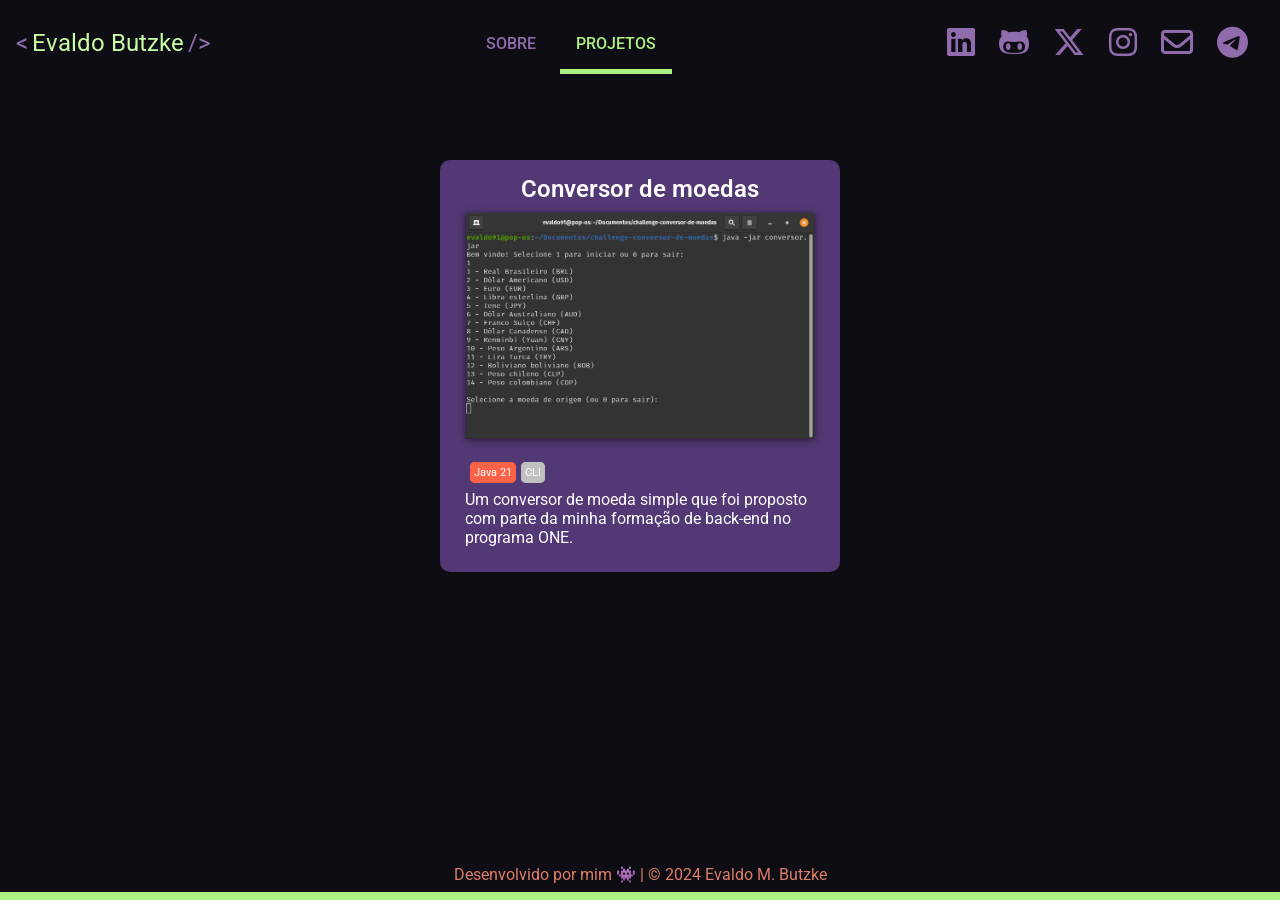
==== projetos.html @ 53e2937c "page" ====
<!DOCTYPE html>
<html lang="pt-br">
<head>
    <meta charset="UTF-8">
    <meta name="viewport" content="width=device-width, initial-scale=1.0">
    <title>Evaldo Butzke | Developer</title>
    <link rel="stylesheet" href="https://cdnjs.cloudflare.com/ajax/libs/font-awesome/6.5.2/css/all.min.css">
    <link rel="stylesheet" href="./src/styles/reset.css">
    <link rel="stylesheet" href="./src/styles/style.css">
    <link rel="stylesheet" href="./src/styles/galeria.css">
    <link rel="stylesheet" href="./src/styles/responsive.css">
    <link rel="shortcut icon" href="./src/img/alien-monster_1f47e.png" type="image/x-icon">
</head>
<body>
    <header class="header">
        <a class="header_logo" href="index.html">
            <b class="header_logo_b"><</b> 
            <b class="header_logo_b_a">Evaldo Butzke</b>
            <b class="header_logo_b">/></b>
        </a>
        <nav>
            <ul class="header_menu">
                <a title="SOBRE" href="index.html"><li class="header_menu_itens ">SOBRE</li></a>
                <a title="PROJETOS" href="projetos.html"><li class="header_menu_itens selecionado">PROJETOS</li></a>
            </ul>
        </nav>
        <ul class="header_social">
            <li class="header_social_itens"><a title="linkedin" href="https://www.linkedin.com/in/evaldo-butzke/"><i class="fa-brands fa-linkedin"></i></a></li>
            <li class="header_social_itens"><a title="github" href="https://github.com/evaldo91"><i class="fa-brands fa-github-alt"></i></a></li>
            <li class="header_social_itens"><a title="x_twitter" href="https://twitter.com/eusouevaldo_" target="_blank" ><i class="fa-brands fa-x-twitter"></i></a></li>
            <li class="header_social_itens"><a title="instagram" href="https://www.instagram.com/eusouevaldo_/" target="_blank"><i class="fa-brands fa-instagram"></i></a></li>
            <li class="header_social_itens"><a title="email" href="mailto:butzkeevaldo@gmail.com" target="_blank"><i class="fa-regular fa-envelope"></i></a></li>
            <li class="header_social_itens"><a title="telegram" href="https://t.me/evaldo91" target="_blank"><i class="fa-brands fa-telegram"></i></a></li>
        </ul>
    </header>
    <main class="main">   
        <div class="main_galeria">
            <a target="_blank" href="https://github.com/evaldo91/challenge-conversor-de-moedas" >
                <div class="main_galeria_itens"> 
                    <h2 class="main_galeria_itens_h2">Conversor de moedas</h2>
                <img class="main_galeria_itens_img" src="./src/img/conversor.png" alt="imagem do conversor java em cli">
                 <div class="main_galeria_itens_descricao">
                    <p class="main_galeria_itens_descricao_p"> <span class="tag_java">Java 21</span><span class="tag_cli">CLI</span> </p> 
                    <p class="main_galeria_itens_descricao_p">Um conversor de moeda simple que foi proposto com parte da minha formação de back-end no programa ONE. </p>
                    </div>
                </div>
            </a>




        </div>

           
           

            
    </main>
    <footer class="footer">Desenvolvido por mim 👾 | © 2024 Evaldo M. Butzke</footer>
</body>
</html>
---- src/styles/style.css ----
@import url('https://fonts.googleapis.com/css2?family=Montserrat:ital,wght@0,100..900;1,100..900&family=Roboto:ital,wght@0,100;0,300;0,400;0,500;0,700;0,900;1,100;1,300;1,400;1,500;1,700;1,900&display=swap');
:root {
    --verde-claro: #c7fba5; 
    --verde-amarelado: #adf182; 
    --roxo: #916cad; 
    --roxo-escuro: #523874; 
    --coral: #dc7d68; 
  }
  body {
    height: 100vh;
    font-family: Roboto;
    background: #0e0d14;
    color: white;
    display: flex;
    flex-direction: column; 
  }

.header{
    width: 100%;
    padding: 16px;
    box-sizing: border-box;
    justify-content: space-between;
    align-items: center;
    flex-wrap: wrap;
    display: flex;
    gap: 30px;
}

.header_logo_b_a{

    text-decoration: none;
    font-size: 1.5rem;
    color:var(--verde-claro);
    font-weight: 400;
    white-space: nowrap;
    
}
.header_logo_b{
    color: var(--roxo);
    font-size: 1.5rem;
    font-weight: 400;
}

.header_logo:hover{
    .header_logo_b_a{color: var(--roxo);}
    .header_logo_b{color: var(--verde-claro)}

}


.header_menu{
    font-size: 1rem;
    font-weight: 500;
    text-transform: uppercase;
    margin: 0;
    padding: 8px;
}
.header_menu_itens{
    color: var(--roxo);
    display: inline;
    margin: 0 2px;
    padding: 16px;
}
.header_menu_itens:hover{
    color: var(--verde-amarelado);
    background-color: var(--roxo-escuro);
    border-bottom: 5px solid var(--verde-amarelado);
}
.selecionado{
    color: var(--verde-amarelado);
    border-bottom: 5px solid var(--verde-amarelado);
}
.header_social{
    color: var(--roxo);
    text-transform: uppercase;
    margin: 0;
    padding: 8px;
    font-size: 2rem;
}
.header_social_itens{
    display: inline;
    margin: 0;
    padding: 8px;
   
}
.header_social_itens:hover{
    color: var(--verde-amarelado);

}

main {
    flex: 1; 
    position: relative;
    padding-bottom: 100px;
}



.footer {
    flex-shrink: 0; 
    width: 100%;
    font-size: 1rem;
    font-weight: 400;
    text-align: center;
    color: var(--coral);
    padding: 8px;
    border-bottom: 8px solid var(--verde-amarelado); 
  }
---- src/styles/galeria.css ----
.main_galeria{
    box-sizing: border-box;
    display: flex;
    flex-wrap: wrap;
    justify-content: center;
    margin: auto;
    padding: 5%;
    gap: 10px;
    

}
.main_galeria_itens{
    background-color: var(--roxo-escuro);
    width: 400px;
    border-radius: 10px;
    box-sizing: border-box;
    display: flex;
    flex-direction: column;
    justify-content: space-between;
    border: 5px solid var(--roxo-escuro);
    margin: 10px;
    padding: 10px;
    

}
.main_galeria_itens:hover{
    border: 5px solid var(--verde-claro);
}
.main_galeria_itens_h2{
text-align: center;
font-weight: 600;
font-size: 1.5rem;
}

.tag_java{
    border: 2px solid tomato;
    font-size: 0.7rem;
    border-radius: 5px;
    padding: 2px;
    margin: 5px;
    background-color: tomato;

}
.tag_cli{
    border: 2px solid silver;
    font-size: 0.7rem;
    border-radius: 5px;
    padding: 2px;
    background-color: silver;
}
.main_galeria_itens_descricao_p{
    margin: 10px;
}
---- src/styles/responsive.css ----
@media only screen and (max-width: 768px){

        .header_logo{
            width: 100%;
            text-align: center;
        }
        .header_menu{
            
           
        }
        .header_social{
            
            
        }
  
  }
  @media only screen and (max-width: 515px){
    
    .header {
        justify-content: center;
        row-gap: 20px;
        flex-direction: column;
      }
      .header_logo_b_a{
        font-size: 2.5rem;
      }
      .header_logo_b{
        font-size: 2.5rem;
    }
    .main_perfil{
      width: 100%;
    }
      .main_perfil_sobre{
        width: 100%;
        margin: 10% 5%;
      }
      .main_galeria_itens{
        width: 100%;
        margin: auto;

      }
      .main_perfil_img{
        order: 1;
      }
      .main_perfil_sobre{
        order: 2;
      }


  }
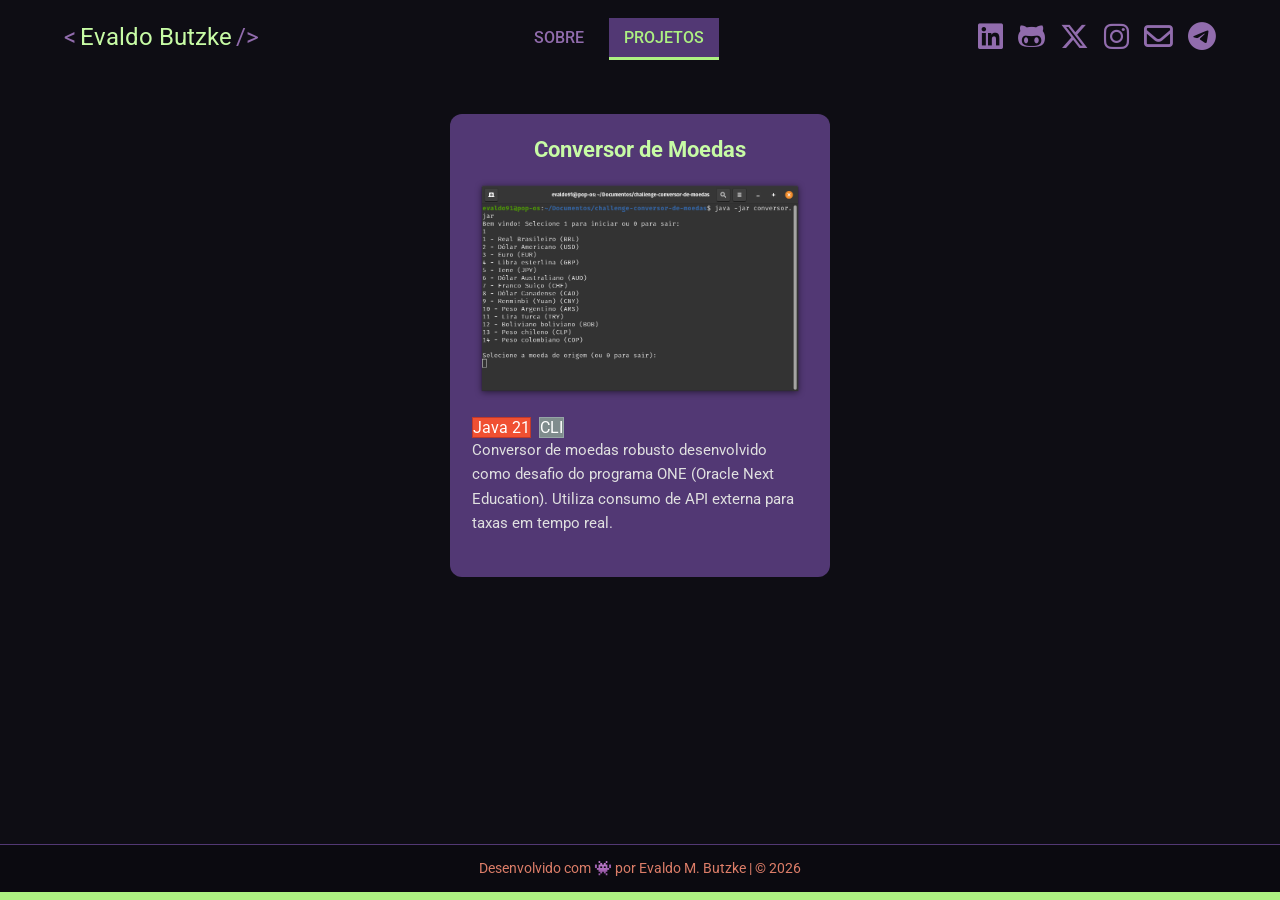
==== commit 09c38e63: "s" ====
--- a/projetos.html
+++ b/projetos.html
@@ -3,59 +3,69 @@
 <head>
     <meta charset="UTF-8">
     <meta name="viewport" content="width=device-width, initial-scale=1.0">
-    <title>Evaldo Butzke | Developer</title>
+    <title>Projetos | Evaldo Butzke</title>
+    
     <link rel="stylesheet" href="https://cdnjs.cloudflare.com/ajax/libs/font-awesome/6.5.2/css/all.min.css">
     <link rel="stylesheet" href="./src/styles/reset.css">
     <link rel="stylesheet" href="./src/styles/style.css">
     <link rel="stylesheet" href="./src/styles/galeria.css">
     <link rel="stylesheet" href="./src/styles/responsive.css">
+    
     <link rel="shortcut icon" href="./src/img/alien-monster_1f47e.png" type="image/x-icon">
 </head>
 <body>
     <header class="header">
-        <a class="header_logo" href="index.html">
-            <b class="header_logo_b"><</b> 
-            <b class="header_logo_b_a">Evaldo Butzke</b>
-            <b class="header_logo_b">/></b>
+        <a class="header_logo" href="index.html" aria-label="Home">
+            <span class="header_logo_b">&lt;</span> 
+            <span class="header_logo_b_a">Evaldo Butzke</span>
+            <span class="header_logo_b">/&gt;</span>
         </a>
+
         <nav>
             <ul class="header_menu">
-                <a title="SOBRE" href="index.html"><li class="header_menu_itens ">SOBRE</li></a>
-                <a title="PROJETOS" href="projetos.html"><li class="header_menu_itens selecionado">PROJETOS</li></a>
+                <li><a title="SOBRE" href="index.html" class="header_menu_itens">SOBRE</a></li>
+                <li><a title="PROJETOS" href="projetos.html" class="header_menu_itens selecionado">PROJETOS</a></li>
             </ul>
         </nav>
+
         <ul class="header_social">
-            <li class="header_social_itens"><a title="linkedin" href="https://www.linkedin.com/in/evaldo-butzke/"><i class="fa-brands fa-linkedin"></i></a></li>
-            <li class="header_social_itens"><a title="github" href="https://github.com/evaldo91"><i class="fa-brands fa-github-alt"></i></a></li>
-            <li class="header_social_itens"><a title="x_twitter" href="https://twitter.com/eusouevaldo_" target="_blank" ><i class="fa-brands fa-x-twitter"></i></a></li>
-            <li class="header_social_itens"><a title="instagram" href="https://www.instagram.com/eusouevaldo_/" target="_blank"><i class="fa-brands fa-instagram"></i></a></li>
-            <li class="header_social_itens"><a title="email" href="mailto:butzkeevaldo@gmail.com" target="_blank"><i class="fa-regular fa-envelope"></i></a></li>
-            <li class="header_social_itens"><a title="telegram" href="https://t.me/evaldo91" target="_blank"><i class="fa-brands fa-telegram"></i></a></li>
+            <li class="header_social_itens"><a title="LinkedIn" href="https://www.linkedin.com/in/evaldo-butzke/" target="_blank" rel="noopener noreferrer"><i class="fa-brands fa-linkedin"></i></a></li>
+            <li class="header_social_itens"><a title="GitHub" href="https://github.com/evaldo91" target="_blank" rel="noopener noreferrer"><i class="fa-brands fa-github-alt"></i></a></li>
+            <li class="header_social_itens"><a title="X (Twitter)" href="https://twitter.com/eusouevaldo_" target="_blank" rel="noopener noreferrer"><i class="fa-brands fa-x-twitter"></i></a></li>
+            <li class="header_social_itens"><a title="Instagram" href="https://www.instagram.com/eusouevaldo_/" target="_blank" rel="noopener noreferrer"><i class="fa-brands fa-instagram"></i></a></li>
+            <li class="header_social_itens"><a title="E-mail" href="mailto:butzkeevaldo@gmail.com"><i class="fa-regular fa-envelope"></i></a></li>
+            <li class="header_social_itens"><a title="Telegram" href="https://t.me/evaldo91" target="_blank" rel="noopener noreferrer"><i class="fa-brands fa-telegram"></i></a></li>
         </ul>
     </header>
-    <main class="main">   
-        <div class="main_galeria">
-            <a target="_blank" href="https://github.com/evaldo91/challenge-conversor-de-moedas" >
-                <div class="main_galeria_itens"> 
-                    <h2 class="main_galeria_itens_h2">Conversor de moedas</h2>
-                <img class="main_galeria_itens_img" src="./src/img/conversor.png" alt="imagem do conversor java em cli">
-                 <div class="main_galeria_itens_descricao">
-                    <p class="main_galeria_itens_descricao_p"> <span class="tag_java">Java 21</span><span class="tag_cli">CLI</span> </p> 
-                    <p class="main_galeria_itens_descricao_p">Um conversor de moeda simple que foi proposto com parte da minha formação de back-end no programa ONE. </p>
+
+    <main class="main">    
+        <section class="main_galeria">
+            <article class="main_galeria_itens"> 
+                <a href="https://github.com/evaldo91/challenge-conversor-de-moedas" target="_blank" rel="noopener noreferrer" class="link_projeto">
+                    <h2 class="main_galeria_itens_h2">Conversor de Moedas</h2>
+                    
+                    <figure class="container_img_projeto">
+                        <img class="main_galeria_itens_img" src="./src/img/conversor.png" alt="Interface CLI do conversor de moedas em Java">
+                    </figure>
+
+                    <div class="main_galeria_itens_descricao">
+                        <div class="container_tags">
+                            <span class="tag_java">Java 21</span>
+                            <span class="tag_cli">CLI</span>
+                        </div>
+                        <p class="main_galeria_itens_descricao_p">
+                            Conversor de moedas robusto desenvolvido como desafio do programa ONE (Oracle Next Education). 
+                            Utiliza consumo de API externa para taxas em tempo real.
+                        </p>
                     </div>
-                </div>
-            </a>
+                </a>
+            </article>
 
+            </section>
+    </main>
 
-
-
-        </div>
-
-           
-           
-
-            
-    </main>
-    <footer class="footer">Desenvolvido por mim 👾 | © 2024 Evaldo M. Butzke</footer>
+    <footer class="footer">
+        <p>Desenvolvido com 👾 por Evaldo M. Butzke | &copy; 2026</p>
+    </footer>
 </body>
 </html>
--- a/src/styles/style.css
+++ b/src/styles/style.css
@@ -1,109 +1,123 @@
-@import url('https://fonts.googleapis.com/css2?family=Montserrat:ital,wght@0,100..900;1,100..900&family=Roboto:ital,wght@0,100;0,300;0,400;0,500;0,700;0,900;1,100;1,300;1,400;1,500;1,700;1,900&display=swap');
+@import url('https://fonts.googleapis.com/css2?family=Montserrat:wght@100..900&family=Roboto:wght@100..900&display=swap');
+
 :root {
     --verde-claro: #c7fba5; 
     --verde-amarelado: #adf182; 
     --roxo: #916cad; 
     --roxo-escuro: #523874; 
     --coral: #dc7d68; 
-  }
-  body {
-    height: 100vh;
-    font-family: Roboto;
-    background: #0e0d14;
+    --bg-dark: #0e0d14;
+    --transition-fast: 0.3s ease;
+}
+
+body {
+    min-height: 100vh; /* Mudado para min-height para evitar corte de conteúdo */
+    font-family: 'Roboto', sans-serif;
+    background: var(--bg-dark);
     color: white;
     display: flex;
-    flex-direction: column; 
-  }
+    flex-direction: column;
+    margin: 0;
+}
 
-.header{
+/* Header */
+.header {
     width: 100%;
-    padding: 16px;
+    padding: 20px 5%;
     box-sizing: border-box;
+    display: flex;
     justify-content: space-between;
     align-items: center;
     flex-wrap: wrap;
-    display: flex;
-    gap: 30px;
+    gap: 20px;
 }
 
-.header_logo_b_a{
+.header_logo {
+    text-decoration: none;
+    transition: var(--transition-fast);
+}
 
-    text-decoration: none;
+.header_logo_b_a {
     font-size: 1.5rem;
-    color:var(--verde-claro);
+    color: var(--verde-claro);
     font-weight: 400;
     white-space: nowrap;
-    
+    transition: color var(--transition-fast);
 }
-.header_logo_b{
+
+.header_logo_b {
     color: var(--roxo);
     font-size: 1.5rem;
     font-weight: 400;
+    transition: color var(--transition-fast);
 }
 
-.header_logo:hover{
-    .header_logo_b_a{color: var(--roxo);}
-    .header_logo_b{color: var(--verde-claro)}
+/* Hover do Logo invertendo cores */
+.header_logo:hover .header_logo_b_a { color: var(--roxo); }
+.header_logo:hover .header_logo_b { color: var(--verde-claro); }
 
+/* Menu de Navegação */
+.header_menu {
+    list-style: none;
+    margin: 0;
+    padding: 0;
+    display: flex;
+    gap: 10px;
 }
 
-
-.header_menu{
-    font-size: 1rem;
+.header_menu_itens {
+    color: var(--roxo);
+    text-decoration: none;
     font-weight: 500;
     text-transform: uppercase;
-    margin: 0;
-    padding: 8px;
+    padding: 10px 15px;
+    border-bottom: 3px solid transparent;
+    transition: all var(--transition-fast);
 }
-.header_menu_itens{
-    color: var(--roxo);
-    display: inline;
-    margin: 0 2px;
-    padding: 16px;
-}
-.header_menu_itens:hover{
+
+.header_menu_itens:hover, 
+.selecionado {
     color: var(--verde-amarelado);
     background-color: var(--roxo-escuro);
-    border-bottom: 5px solid var(--verde-amarelado);
-}
-.selecionado{
-    color: var(--verde-amarelado);
-    border-bottom: 5px solid var(--verde-amarelado);
-}
-.header_social{
-    color: var(--roxo);
-    text-transform: uppercase;
-    margin: 0;
-    padding: 8px;
-    font-size: 2rem;
-}
-.header_social_itens{
-    display: inline;
-    margin: 0;
-    padding: 8px;
-   
-}
-.header_social_itens:hover{
-    color: var(--verde-amarelado);
-
+    border-bottom: 3px solid var(--verde-amarelado);
 }
 
+/* Redes Sociais */
+.header_social {
+    list-style: none;
+    display: flex;
+    gap: 15px;
+    margin: 0;
+    padding: 0;
+}
+
+.header_social_itens a {
+    color: var(--roxo);
+    font-size: 1.8rem;
+    transition: color var(--transition-fast), transform var(--transition-fast);
+    display: inline-block;
+}
+
+.header_social_itens a:hover {
+    color: var(--verde-amarelado);
+    transform: scale(1.1);
+}
+
+/* Conteúdo Principal */
 main {
     flex: 1; 
-    position: relative;
-    padding-bottom: 100px;
+    padding-bottom: 50px; /* Reduzido para um respiro melhor */
 }
 
-
-
+/* Footer */
 .footer {
     flex-shrink: 0; 
     width: 100%;
-    font-size: 1rem;
-    font-weight: 400;
+    font-size: 0.9rem;
     text-align: center;
     color: var(--coral);
-    padding: 8px;
+    padding: 15px 0;
+    background-color: rgba(0, 0, 0, 0.2); /* Sutil fundo para destacar do main */
+    border-top: 1px solid var(--roxo-escuro);
     border-bottom: 8px solid var(--verde-amarelado); 
-  }
-
+}
--- a/src/styles/galeria.css
+++ b/src/styles/galeria.css
@@ -1,53 +1,85 @@
-.main_galeria{
-    box-sizing: border-box;
+/* Container Principal */
+.main_galeria {
     display: flex;
     flex-wrap: wrap;
     justify-content: center;
-    margin: auto;
-    padding: 5%;
-    gap: 10px;
-    
+    gap: 20px; /* Aumentado para melhor respiro */
+    padding: 40px 5%;
+    max-width: 1200px;
+    margin: 0 auto;
+}
 
-}
-.main_galeria_itens{
+/* Card do Projeto */
+.main_galeria_itens {
     background-color: var(--roxo-escuro);
-    width: 400px;
-    border-radius: 10px;
-    box-sizing: border-box;
+    width: 100%;
+    max-width: 380px; /* Ligeiramente menor para caber melhor em telas médias */
+    min-height: 450px; /* Garante altura uniforme */
+    border-radius: 12px;
     display: flex;
     flex-direction: column;
     justify-content: space-between;
-    border: 5px solid var(--roxo-escuro);
-    margin: 10px;
-    padding: 10px;
-    
-
-}
-.main_galeria_itens:hover{
-    border: 5px solid var(--verde-claro);
-}
-.main_galeria_itens_h2{
-text-align: center;
-font-weight: 600;
-font-size: 1.5rem;
+    border: 2px solid transparent; /* Border transparente para evitar "pulo" no hover */
+    padding: 20px;
+    transition: transform 0.3s ease, border-color 0.3s ease, box-shadow 0.3s ease;
+    box-sizing: border-box;
 }
 
-.tag_java{
-    border: 2px solid tomato;
-    font-size: 0.7rem;
-    border-radius: 5px;
-    padding: 2px;
-    margin: 5px;
-    background-color: tomato;
+/* Efeito de Hover Elevado */
+.main_galeria_itens:hover {
+    transform: translateY(-8px); /* Card sobe levemente */
+    border-color: var(--verde-claro);
+    box-shadow: 0 10px 20px rgba(0, 0, 0, 0.3);
+}
 
+/* Título do Projeto */
+.main_galeria_itens_h2 {
+    text-align: center;
+    font-weight: 700;
+    font-size: 1.4rem;
+    color: var(--verde-claro); /* Ou a cor de destaque do seu tema */
+    margin-bottom: 15px;
 }
-.tag_cli{
-    border: 2px solid silver;
-    font-size: 0.7rem;
-    border-radius: 5px;
-    padding: 2px;
-    background-color: silver;
+
+/* Descrição */
+.main_galeria_itens_descricao_p {
+    font-size: 0.95rem;
+    line-height: 1.6;
+    color: #e0e0e0;
+    margin-bottom: 20px;
+    flex-grow: 1; /* Faz o texto ocupar o espaço disponível */
 }
-.main_galeria_itens_descricao_p{
-    margin: 10px;
-}+
+/* Sistema de Tags (Badges) */
+.container_tags {
+    display: flex;
+    flex-wrap: wrap;
+    gap: 8px;
+    margin-top: auto;
+    padding-top: 15px;
+}
+
+.tag {
+    font-size: 0.75rem;
+    font-weight: bold;
+    text-transform: uppercase;
+    border-radius: 4px;
+    padding: 4px 10px;
+    color: #fff;
+}
+
+.tag_java {
+    background-color: #f05032; /* Tom de tomato mais vibrante */
+    border: 1px solid #c0392b;
+}
+
+.tag_cli {
+    background-color: #7f8c8d; /* Cinza metálico */
+    border: 1px solid #95a5a6;
+}
+
+/* Adicionei para Spring para combinar com seu perfil */
+.tag_spring {
+    background-color: #6db33f;
+    border: 1px solid #5a9632;
+}
--- a/src/styles/responsive.css
+++ b/src/styles/responsive.css
@@ -1,52 +1,71 @@
+/* Tablet e dispositivos médios */
+@media only screen and (max-width: 768px) {
+    .header {
+        flex-direction: column;
+        gap: 15px;
+        padding: 20px 0;
+    }
 
-  @media only screen and (max-width: 768px){
+    .header_logo {
+        width: 100%;
+        text-align: center;
+    }
 
-        .header_logo{
-            width: 100%;
-            text-align: center;
-        }
-        .header_menu{
-            
-           
-        }
-        .header_social{
-            
-            
-        }
-  
-  }
-  @media only screen and (max-width: 515px){
-    
-    .header {
+    .header_menu {
         justify-content: center;
-        row-gap: 20px;
-        flex-direction: column;
-      }
-      .header_logo_b_a{
-        font-size: 2.5rem;
-      }
-      .header_logo_b{
-        font-size: 2.5rem;
+        width: 100%;
+        padding: 0;
     }
-    .main_perfil{
-      width: 100%;
+
+    .header_social {
+        justify-content: center;
+        width: 100%;
     }
-      .main_perfil_sobre{
+
+    .main_perfil {
+        width: 95%;
+        padding: 5% 2%;
+        gap: 20px;
+    }
+}
+
+/* Celulares pequenos */
+@media only screen and (max-width: 515px) {
+    .header_logo_b_a, 
+    .header_logo_b {
+        font-size: 1.8rem; /* Ajustado de 2.5rem para não quebrar a linha em telas pequenas */
+    }
+
+    .main_perfil {
         width: 100%;
-        margin: 10% 5%;
-      }
-      .main_galeria_itens{
-        width: 100%;
-        margin: auto;
+        flex-direction: column; /* Garante o empilhamento vertical */
+    }
 
-      }
-      .main_perfil_img{
-        order: 1;
-      }
-      .main_perfil_sobre{
-        order: 2;
-      }
+    .main_perfil_img {
+        order: 1; /* Foto primeiro */
+        width: 200px; /* Tamanho fixo menor para mobile */
+        margin: 0 auto;
+    }
 
+    .main_perfil_sobre {
+        order: 2; /* Texto depois */
+        width: 90%;
+        margin: 20px auto;
+        text-align: center; /* Centraliza o texto para melhor estética mobile */
+    }
 
-  }
-  
+    .main_perfil_sobre_h1 {
+        font-size: 1.6rem;
+    }
+
+    .main_galeria_itens {
+        width: 95%; /* Quase a largura total da tela */
+        max-width: none;
+        margin: 10px auto;
+    }
+
+    .footer {
+        font-size: 0.8rem;
+        padding: 20px;
+    }
+}
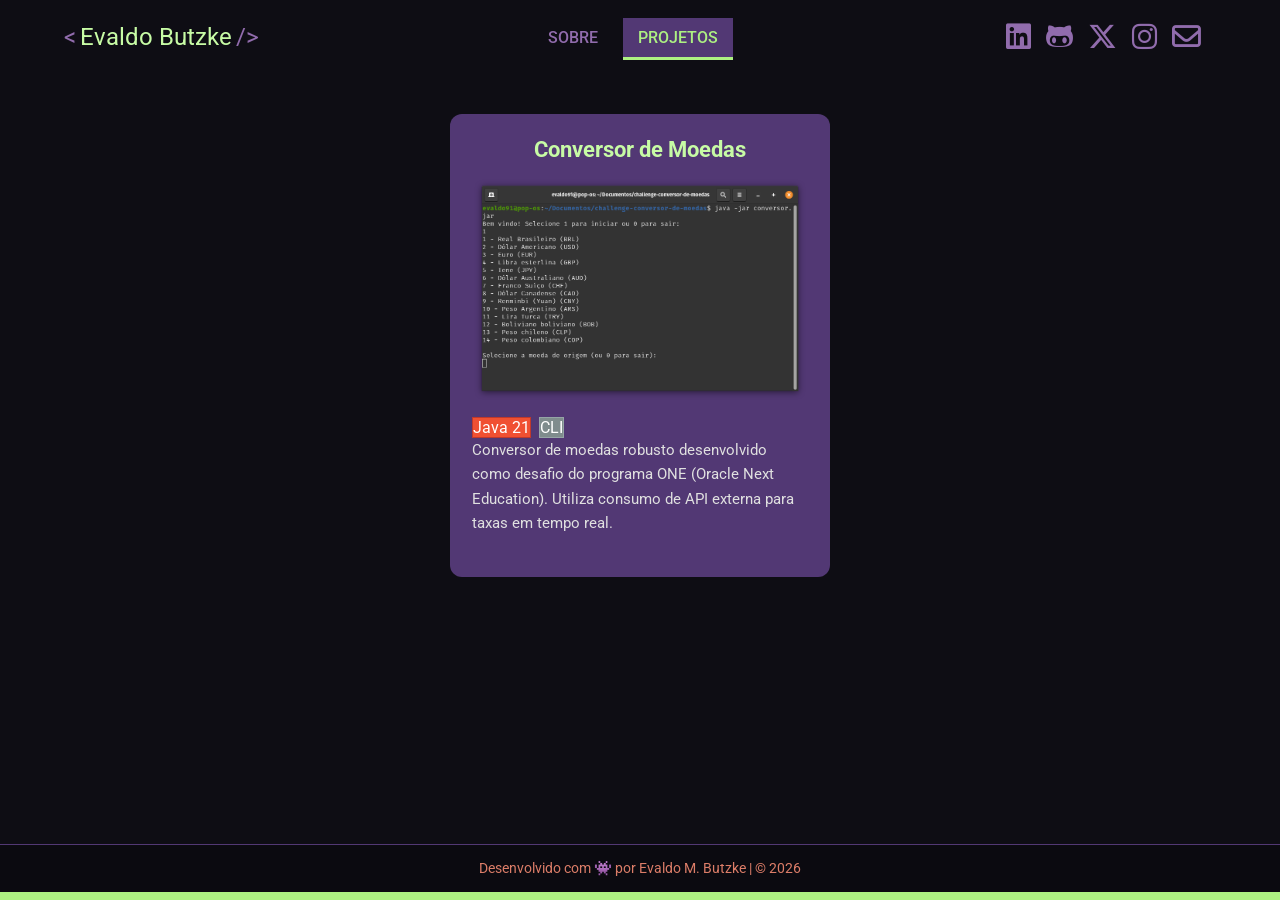
==== commit e82be446: "Change Telegram icon to WhatsApp in projetos.html" ====
--- a/projetos.html
+++ b/projetos.html
@@ -33,8 +33,8 @@
             <li class="header_social_itens"><a title="GitHub" href="https://github.com/evaldo91" target="_blank" rel="noopener noreferrer"><i class="fa-brands fa-github-alt"></i></a></li>
             <li class="header_social_itens"><a title="X (Twitter)" href="https://twitter.com/eusouevaldo_" target="_blank" rel="noopener noreferrer"><i class="fa-brands fa-x-twitter"></i></a></li>
             <li class="header_social_itens"><a title="Instagram" href="https://www.instagram.com/eusouevaldo_/" target="_blank" rel="noopener noreferrer"><i class="fa-brands fa-instagram"></i></a></li>
-            <li class="header_social_itens"><a title="E-mail" href="mailto:butzkeevaldo@gmail.com"><i class="fa-regular fa-envelope"></i></a></li>
-            <li class="header_social_itens"><a title="Telegram" href="https://t.me/evaldo91" target="_blank" rel="noopener noreferrer"><i class="fa-brands fa-telegram"></i></a></li>
+            <li class="header_social_itens"><a title="E-mail" href="mailto:evaldo@butzke.tech"><i class="fa-regular fa-envelope"></i></a></li>
+            <li class="header_social_itens"><a title="Telegram" href="https://t.me/evaldo91" target="_blank" rel="noopener noreferrer"><i class="fa-brands fa-whatapps"></i></a></li>
         </ul>
     </header>
 
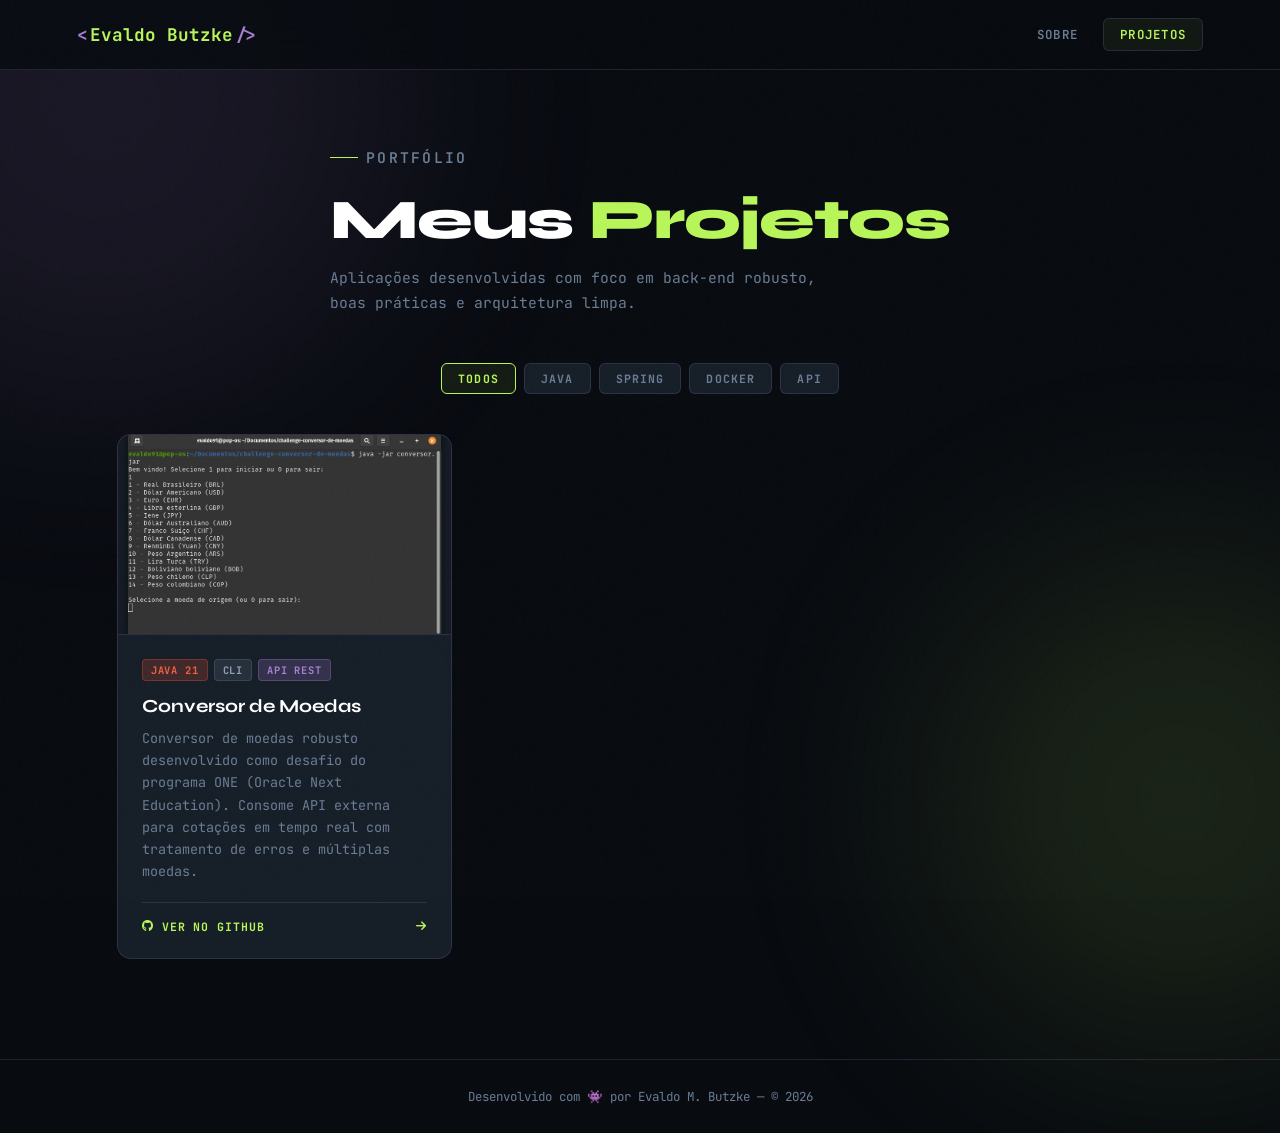
==== commit 5e7cf6fe: "atualizacao" ====
--- a/projetos.html
+++ b/projetos.html
@@ -4,68 +4,100 @@
     <meta charset="UTF-8">
     <meta name="viewport" content="width=device-width, initial-scale=1.0">
     <title>Projetos | Evaldo Butzke</title>
-    
+    <meta name="description" content="Projetos desenvolvidos por Evaldo Butzke — Software Developer especializado em Java e Spring Boot.">
+
     <link rel="stylesheet" href="https://cdnjs.cloudflare.com/ajax/libs/font-awesome/6.5.2/css/all.min.css">
-    <link rel="stylesheet" href="./src/styles/reset.css">
-    <link rel="stylesheet" href="./src/styles/style.css">
-    <link rel="stylesheet" href="./src/styles/galeria.css">
-    <link rel="stylesheet" href="./src/styles/responsive.css">
-    
+    <link rel="stylesheet" href="./src/styles/main.css">
+    <link rel="stylesheet" href="./src/styles/projetos.css">
     <link rel="shortcut icon" href="./src/img/alien-monster_1f47e.png" type="image/x-icon">
 </head>
 <body>
-    <header class="header">
-        <a class="header_logo" href="index.html" aria-label="Home">
-            <span class="header_logo_b">&lt;</span> 
-            <span class="header_logo_b_a">Evaldo Butzke</span>
-            <span class="header_logo_b">/&gt;</span>
+
+    <div class="blob blob-1"></div>
+    <div class="blob blob-2"></div>
+
+    <header>
+        <a class="logo" href="index.html" aria-label="Home">
+            <span class="bracket">&lt;</span>
+            <span class="name">Evaldo Butzke</span>
+            <span class="bracket">/&gt;</span>
         </a>
-
         <nav>
-            <ul class="header_menu">
-                <li><a title="SOBRE" href="index.html" class="header_menu_itens">SOBRE</a></li>
-                <li><a title="PROJETOS" href="projetos.html" class="header_menu_itens selecionado">PROJETOS</a></li>
-            </ul>
+            <a href="index.html" class="nav-link">Sobre</a>
+            <a href="projetos.html" class="nav-link active">Projetos</a>
         </nav>
-
-        <ul class="header_social">
-            <li class="header_social_itens"><a title="LinkedIn" href="https://www.linkedin.com/in/evaldo-butzke/" target="_blank" rel="noopener noreferrer"><i class="fa-brands fa-linkedin"></i></a></li>
-            <li class="header_social_itens"><a title="GitHub" href="https://github.com/evaldo91" target="_blank" rel="noopener noreferrer"><i class="fa-brands fa-github-alt"></i></a></li>
-            <li class="header_social_itens"><a title="X (Twitter)" href="https://twitter.com/eusouevaldo_" target="_blank" rel="noopener noreferrer"><i class="fa-brands fa-x-twitter"></i></a></li>
-            <li class="header_social_itens"><a title="Instagram" href="https://www.instagram.com/eusouevaldo_/" target="_blank" rel="noopener noreferrer"><i class="fa-brands fa-instagram"></i></a></li>
-            <li class="header_social_itens"><a title="E-mail" href="mailto:evaldo@butzke.tech"><i class="fa-regular fa-envelope"></i></a></li>
-            <li class="header_social_itens"><a title="Telegram" href="https://t.me/evaldo91" target="_blank" rel="noopener noreferrer"><i class="fa-brands fa-whatapps"></i></a></li>
-        </ul>
     </header>
 
-    <main class="main">    
-        <section class="main_galeria">
-            <article class="main_galeria_itens"> 
-                <a href="https://github.com/evaldo91/challenge-conversor-de-moedas" target="_blank" rel="noopener noreferrer" class="link_projeto">
-                    <h2 class="main_galeria_itens_h2">Conversor de Moedas</h2>
-                    
-                    <figure class="container_img_projeto">
-                        <img class="main_galeria_itens_img" src="./src/img/conversor.png" alt="Interface CLI do conversor de moedas em Java">
-                    </figure>
+    <div class="page-hero">
+        <p class="page-eyebrow">Portfólio</p>
+        <h1>Meus <span>Projetos</span></h1>
+        <p>Aplicações desenvolvidas com foco em back-end robusto, boas práticas e arquitetura limpa.</p>
+    </div>
 
-                    <div class="main_galeria_itens_descricao">
-                        <div class="container_tags">
-                            <span class="tag_java">Java 21</span>
-                            <span class="tag_cli">CLI</span>
-                        </div>
-                        <p class="main_galeria_itens_descricao_p">
-                            Conversor de moedas robusto desenvolvido como desafio do programa ONE (Oracle Next Education). 
-                            Utiliza consumo de API externa para taxas em tempo real.
-                        </p>
+    <div class="filter-bar">
+        <button class="filter-btn active" data-filter="all">Todos</button>
+        <button class="filter-btn" data-filter="java">Java</button>
+        <button class="filter-btn" data-filter="spring">Spring</button>
+        <button class="filter-btn" data-filter="docker">Docker</button>
+        <button class="filter-btn" data-filter="api">API</button>
+    </div>
+
+    <main class="projects-section">
+        <div class="projects-grid" id="grid">
+
+            <a href="https://github.com/evaldo91/challenge-conversor-de-moedas"
+               target="_blank" rel="noopener"
+               class="project-card" data-tags="java cli api"
+               style="animation-delay:0.1s">
+                <div class="project-img">
+                    <img src="./src/img/conversor.png" alt="Interface CLI do conversor de moedas em Java">
+                </div>
+                <div class="project-body">
+                    <div class="project-tags">
+                        <span class="tag tag-java">Java 21</span>
+                        <span class="tag tag-cli">CLI</span>
+                        <span class="tag tag-api">API REST</span>
                     </div>
-                </a>
-            </article>
+                    <h2 class="project-title">Conversor de Moedas</h2>
+                    <p class="project-desc">
+                        Conversor de moedas robusto desenvolvido como desafio do programa ONE (Oracle Next Education).
+                        Consome API externa para cotações em tempo real com tratamento de erros e múltiplas moedas.
+                    </p>
+                    <div class="project-footer">
+                        <i class="fa-brands fa-github"></i> Ver no GitHub
+                        <i class="fa-solid fa-arrow-right" style="margin-left:auto"></i>
+                    </div>
+                </div>
+            </a>
 
-            </section>
+            <!-- Para adicionar mais projetos, copie o bloco acima e ajuste:
+                 data-tags: combinação de "java spring docker api cli"
+                 href: link do GitHub
+                 src/img: screenshot do projeto
+            -->
+
+        </div>
     </main>
 
-    <footer class="footer">
-        <p>Desenvolvido com 👾 por Evaldo M. Butzke | &copy; 2026</p>
+    <footer>
+        <p class="footer-copy">Desenvolvido com <span>👾</span> por Evaldo M. Butzke &mdash; &copy; 2026</p>
     </footer>
+
+    <script>
+        const btns  = document.querySelectorAll('.filter-btn');
+        const cards = document.querySelectorAll('.project-card');
+
+        btns.forEach(btn => {
+            btn.addEventListener('click', () => {
+                btns.forEach(b => b.classList.remove('active'));
+                btn.classList.add('active');
+                const filter = btn.dataset.filter;
+                cards.forEach(card => {
+                    const tags = card.dataset.tags || '';
+                    card.style.display = (filter === 'all' || tags.includes(filter)) ? 'flex' : 'none';
+                });
+            });
+        });
+    </script>
 </body>
 </html>
--- a/src/styles/main.css
+++ b/src/styles/main.css
@@ -0,0 +1,137 @@
+/* ============================================================
+   Evaldo Butzke | Portfolio — main.css
+   ============================================================ */
+
+@import url('https://fonts.googleapis.com/css2?family=JetBrains+Mono:wght@300;400;600;700&family=Syne:wght@400;600;700;800&display=swap');
+
+/* ── RESET & ROOT ── */
+*, *::before, *::after { box-sizing: border-box; margin: 0; padding: 0; }
+
+:root {
+    --green:       #b8f55a;
+    --green-dim:   #7ec430;
+    --purple:      #a87fd4;
+    --purple-dark: #3d2660;
+    --coral:       #f07a6a;
+    --bg:          #080b10;
+    --bg3:         #141b24;
+    --surface:     #161e28;
+    --border:      rgba(168, 127, 212, 0.18);
+    --text:        #d4dce8;
+    --text-dim:    #6a7d94;
+    --mono:        'JetBrains Mono', monospace;
+    --display:     'Syne', sans-serif;
+}
+
+html { scroll-behavior: smooth; }
+
+body {
+    font-family: var(--mono);
+    background: var(--bg);
+    color: var(--text);
+    min-height: 100vh;
+    overflow-x: hidden;
+    display: flex;
+    flex-direction: column;
+}
+
+/* ── NOISE OVERLAY ── */
+body::before {
+    content: '';
+    position: fixed; inset: 0;
+    background-image: url("data:image/svg+xml,%3Csvg viewBox='0 0 256 256' xmlns='http://www.w3.org/2000/svg'%3E%3Cfilter id='noise'%3E%3CfeTurbulence type='fractalNoise' baseFrequency='0.9' numOctaves='4' stitchTiles='stitch'/%3E%3C/filter%3E%3Crect width='100%25' height='100%25' filter='url(%23noise)' opacity='0.04'/%3E%3C/svg%3E");
+    pointer-events: none; z-index: 999; opacity: 0.4;
+}
+
+/* ── AMBIENT BLOBS ── */
+.blob {
+    position: fixed; border-radius: 50%; filter: blur(120px);
+    opacity: 0.11; pointer-events: none; z-index: 0;
+    animation: drift 20s ease-in-out infinite alternate;
+}
+.blob-1 { width:600px; height:600px; background:var(--purple); top:-200px;  left:-200px; }
+.blob-2 { width:500px; height:500px; background:var(--green);  bottom:-150px; right:-150px; animation-delay:-10s; }
+
+/* ── HEADER ── */
+header {
+    position: sticky; top: 0; z-index: 100;
+    display: flex; align-items: center; justify-content: space-between;
+    padding: 18px 6%;
+    background: rgba(8, 11, 16, 0.85);
+    backdrop-filter: blur(16px);
+    border-bottom: 1px solid var(--border);
+}
+
+.logo {
+    font-family: var(--mono); font-size: 1.1rem; font-weight: 700;
+    text-decoration: none; display: flex; align-items: center; gap: 2px;
+}
+.logo .bracket { color: var(--purple); }
+.logo .name    { color: var(--green); }
+
+nav { display: flex; gap: 8px; }
+
+.nav-link {
+    color: var(--text-dim); text-decoration: none;
+    font-size: 0.78rem; font-weight: 600; letter-spacing: 0.1em;
+    text-transform: uppercase; padding: 7px 16px; border-radius: 6px;
+    border: 1px solid transparent; transition: all 0.25s;
+}
+.nav-link:hover,
+.nav-link.active {
+    color: var(--green); border-color: var(--border);
+    background: rgba(184, 245, 90, 0.06);
+}
+
+/* ── BUTTONS ── */
+.btn {
+    display: inline-flex; align-items: center; gap: 8px;
+    padding: 11px 24px; border-radius: 8px;
+    font-family: var(--mono); font-size: 0.8rem; font-weight: 700;
+    letter-spacing: 0.05em; text-decoration: none; text-transform: uppercase;
+    transition: all 0.25s; cursor: pointer; border: none;
+}
+.btn-primary { background: var(--green); color: #080b10; }
+.btn-primary:hover { background: #ceff7a; transform: translateY(-2px); box-shadow: 0 8px 24px rgba(184,245,90,0.3); }
+.btn-ghost   { background: transparent; color: var(--text); border: 1px solid var(--border); }
+.btn-ghost:hover { border-color: var(--purple); color: var(--purple); transform: translateY(-2px); }
+
+/* ── SECTION LABEL ── */
+.section-label {
+    display: flex; align-items: center; gap: 12px;
+    font-size: 0.7rem; font-weight: 700; letter-spacing: 0.2em;
+    text-transform: uppercase; color: var(--text-dim); margin-bottom: 40px;
+}
+.section-label::after { content:''; flex:1; height:1px; background:var(--border); }
+.section-label span   { color: var(--green); margin-right: 4px; }
+
+/* ── DIVIDER ── */
+.divider-line { height:1px; background:linear-gradient(90deg, transparent, var(--border), transparent); }
+
+/* ── FOOTER ── */
+footer {
+    position: relative; z-index: 1;
+    border-top: 1px solid var(--border); padding: 28px 6%;
+    text-align: center; margin-top: auto;
+}
+.footer-copy { font-size: 0.78rem; color: var(--text-dim); }
+.footer-copy span { color: var(--coral); }
+
+/* ── SCROLL REVEAL ── */
+.reveal { opacity:0; transform:translateY(24px); transition:opacity 0.6s, transform 0.6s; }
+.reveal.visible { opacity:1; transform:translateY(0); }
+
+/* ── ANIMATIONS ── */
+@keyframes drift  { from{transform:translate(0,0)}   to{transform:translate(40px,30px)} }
+@keyframes spin   { to{transform:rotate(360deg)} }
+@keyframes float  { 0%,100%{transform:translateY(0)} 50%{transform:translateY(-8px)} }
+@keyframes fadeUp { from{opacity:0;transform:translateY(20px)} to{opacity:1;transform:translateY(0)} }
+@keyframes fadeIn { from{opacity:0;transform:scale(0.96)}      to{opacity:1;transform:scale(1)} }
+
+/* ── RESPONSIVE SHARED ── */
+@media (max-width: 680px) {
+    header { flex-wrap:wrap; gap:12px; padding:16px 5%; }
+    nav    { width:100%; justify-content:center; }
+    .nav-link { font-size:0.72rem; padding:6px 12px; }
+    footer { padding:24px 5%; }
+}
--- a/src/styles/projetos.css
+++ b/src/styles/projetos.css
@@ -0,0 +1,107 @@
+/* ============================================================
+   projetos.css — estilos exclusivos da página Projetos
+   ============================================================ */
+
+/* ── PAGE HERO ── */
+.page-hero {
+    position: relative; z-index: 1;
+    max-width: 1200px; margin: 0 auto;
+    padding: 72px 6% 48px;
+}
+.page-eyebrow {
+    display: inline-flex; align-items: center; gap: 8px;
+    font-size: 0.72rem; font-weight: 600; letter-spacing: 0.15em;
+    text-transform: uppercase; color: var(--green); margin-bottom: 16px;
+}
+.page-eyebrow::before {
+    content: ''; display: inline-block; width: 28px; height: 1px; background: var(--green);
+}
+.page-hero h1 {
+    font-family: var(--display);
+    font-size: clamp(2rem, 5vw, 3.5rem);
+    font-weight: 800; letter-spacing: -0.02em; color: #fff; margin-bottom: 12px;
+}
+.page-hero h1 span { color: var(--green); }
+.page-hero p { font-size: 0.92rem; color: var(--text-dim); line-height: 1.7; max-width: 520px; }
+
+/* ── FILTER BAR ── */
+.filter-bar {
+    position: relative; z-index: 1;
+    max-width: 1200px; margin: 0 auto;
+    padding: 0 6% 40px;
+    display: flex; gap: 8px; flex-wrap: wrap;
+}
+.filter-btn {
+    font-family: var(--mono); font-size: 0.72rem; font-weight: 700;
+    letter-spacing: 0.1em; text-transform: uppercase;
+    padding: 7px 16px; border-radius: 6px; cursor: pointer;
+    border: 1px solid var(--border); background: var(--surface);
+    color: var(--text-dim); transition: all 0.2s;
+}
+.filter-btn:hover,
+.filter-btn.active { border-color: var(--green); color: var(--green); background: rgba(184,245,90,0.07); }
+
+/* ── PROJECTS GRID ── */
+.projects-section {
+    position: relative; z-index: 1;
+    max-width: 1200px; margin: 0 auto; padding: 0 6% 100px;
+}
+.projects-grid {
+    display: grid;
+    grid-template-columns: repeat(auto-fill, minmax(320px, 1fr));
+    gap: 20px;
+}
+
+/* ── PROJECT CARD ── */
+.project-card {
+    background: var(--surface); border: 1px solid var(--border);
+    border-radius: 14px; overflow: hidden;
+    transition: border-color 0.25s, transform 0.25s, box-shadow 0.25s;
+    text-decoration: none; display: flex; flex-direction: column;
+    opacity: 0; transform: translateY(20px);
+    animation: fadeUp 0.5s forwards;
+}
+.project-card:hover {
+    border-color: var(--green); transform: translateY(-6px);
+    box-shadow: 0 20px 48px rgba(0,0,0,0.4), 0 0 0 1px rgba(184,245,90,0.1);
+}
+
+.project-img {
+    width: 100%; height: 200px; overflow: hidden;
+    background: var(--bg3); border-bottom: 1px solid var(--border);
+}
+.project-img img {
+    width: 100%; height: 100%; object-fit: cover;
+    transition: transform 0.4s ease;
+}
+.project-card:hover .project-img img { transform: scale(1.05); }
+
+.project-body { padding: 24px; flex: 1; display: flex; flex-direction: column; }
+
+/* ── TAGS ── */
+.project-tags { display:flex; flex-wrap:wrap; gap:6px; margin-bottom:14px; }
+.tag {
+    font-size: 0.65rem; font-weight: 700; text-transform: uppercase;
+    letter-spacing: 0.08em; padding: 3px 8px; border-radius: 4px;
+}
+.tag-java   { background:rgba(240,80,50,0.2);  color:#f06040; border:1px solid rgba(240,80,50,0.3); }
+.tag-cli    { background:rgba(100,120,140,0.2); color:#8fa0b2; border:1px solid rgba(100,120,140,0.3); }
+.tag-spring { background:rgba(109,179,63,0.2);  color:#6db33f; border:1px solid rgba(109,179,63,0.3); }
+.tag-docker { background:rgba(30,130,200,0.2);  color:#1e82c8; border:1px solid rgba(30,130,200,0.3); }
+.tag-api    { background:rgba(168,127,212,0.2); color:#a87fd4; border:1px solid rgba(168,127,212,0.3); }
+
+.project-title { font-family:var(--display); font-size:1.15rem; font-weight:700; color:#fff; margin-bottom:10px; }
+.project-desc  { font-size:0.84rem; line-height:1.65; color:var(--text-dim); flex:1; }
+
+.project-footer {
+    display: flex; align-items: center; gap: 8px; margin-top: 20px;
+    font-size: 0.72rem; font-weight: 700; letter-spacing: 0.08em;
+    text-transform: uppercase; color: var(--green);
+    padding-top: 16px; border-top: 1px solid var(--border);
+}
+
+/* ── RESPONSIVE ── */
+@media (max-width: 680px) {
+    .page-hero, .filter-bar, .projects-section { padding-left:5%; padding-right:5%; }
+}
+
